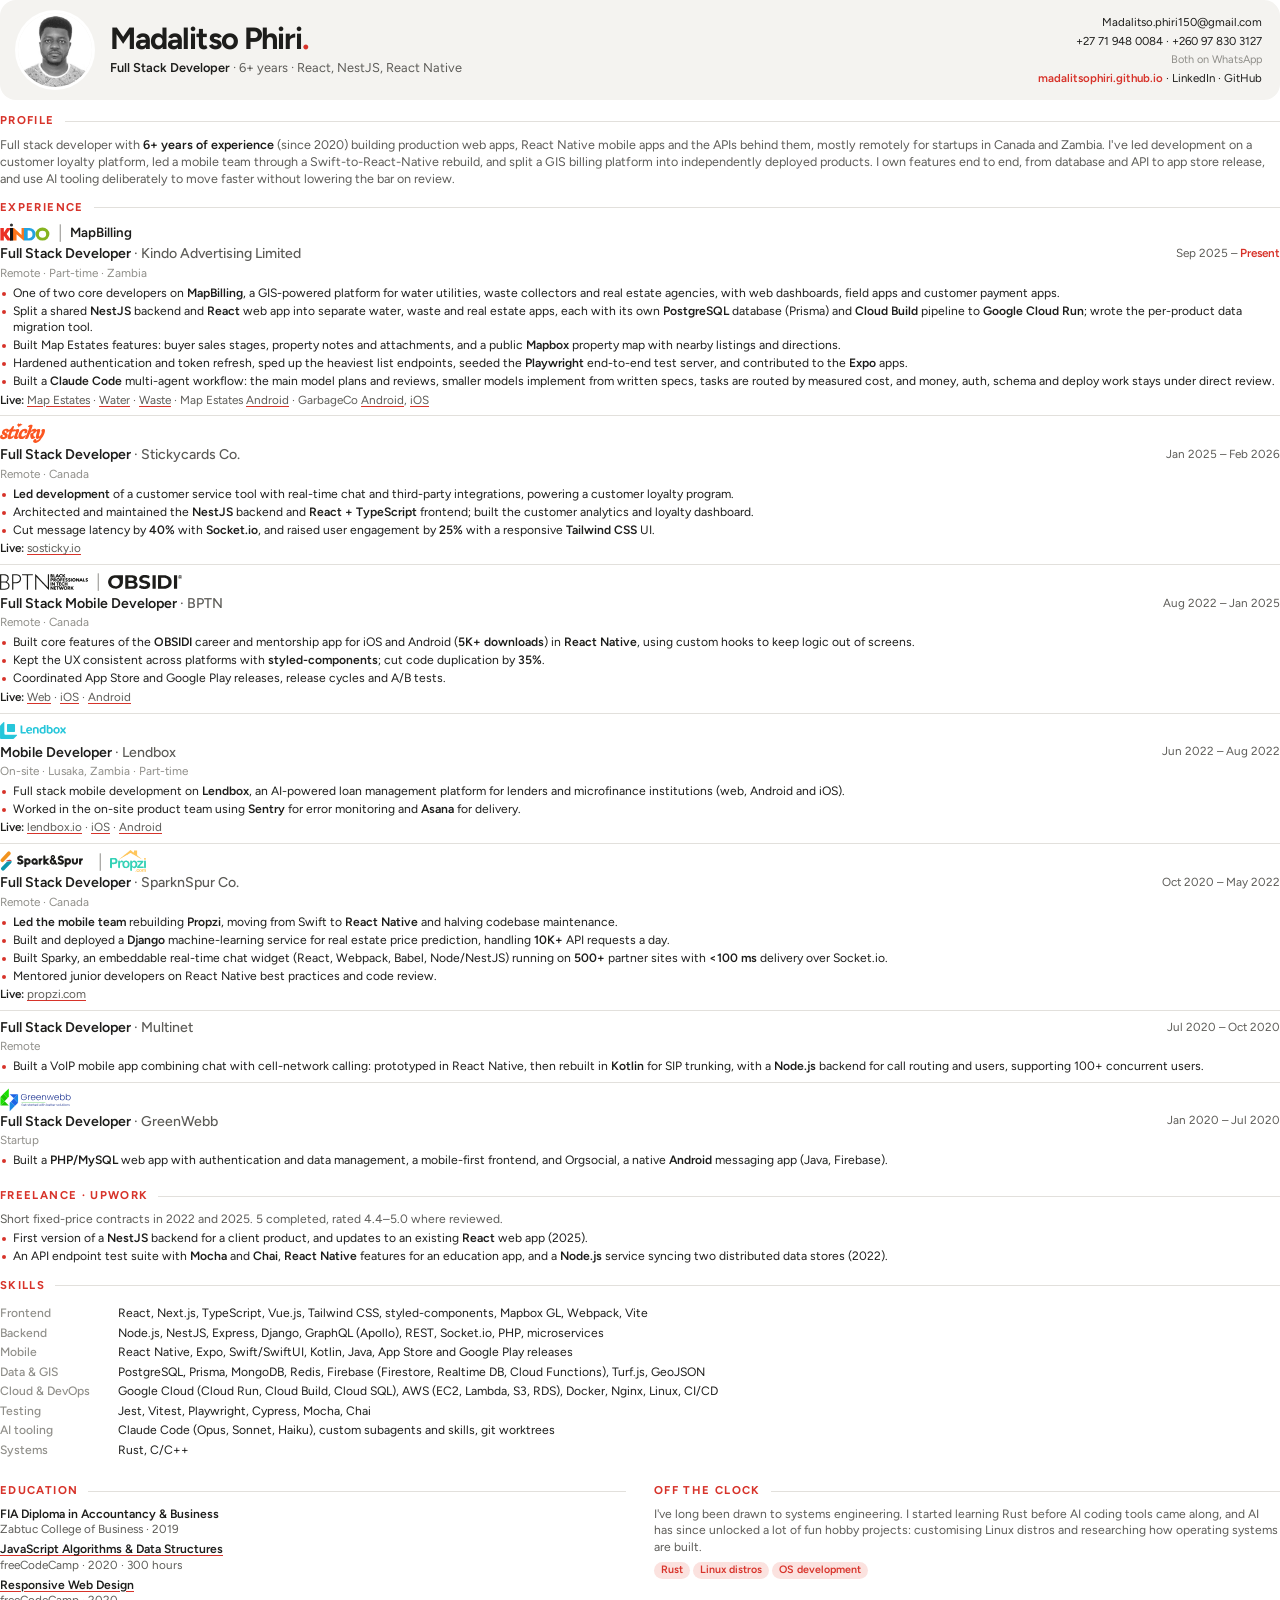
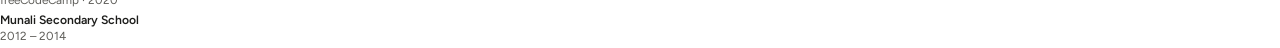
==== resume-src/resume.html @ cda80976 "Publish portfolio site and résumé Co-Authored-By: Claude Opus 5.5 <noreply@anthropic.com>" ====
<!doctype html>
<html lang="en">
<head>
  <meta charset="utf-8" />
  <title>Madalitso Phiri · Résumé</title>
  <link href="https://fonts.googleapis.com/css2?family=Figtree:wght@400;500;600;700&display=swap" rel="stylesheet" />
  <style>
    @page { size: Letter; margin: 0.42in 0.5in 0.4in; }
    :root {
      --ink: #1d1d1b; --ink-2: #5d5c58; --ink-3: #8f8e89; --rule: #e2e0dc;
      --accent: #d7332a; --accent-soft: #fbe2df; --tint: #f4f3f0;
    }
    * { box-sizing: border-box; -webkit-print-color-adjust: exact; print-color-adjust: exact; }
    html, body { margin: 0; background: #fff; color: var(--ink); font: 9.1pt/1.36 'Figtree', sans-serif; }
    a { color: inherit; text-decoration: underline; text-decoration-color: var(--accent); text-underline-offset: 2px; }
    h1, h2, h3, p, ul { margin: 0; padding: 0; }
    ul { list-style: none; }
    b { font-weight: 600; }

    /* Header */
    .head { display: grid; grid-template-columns: 74px 1fr auto; gap: 18px; align-items: center;
            padding: 13px 18px; border-radius: 16px; background: var(--tint); }
    .head img { width: 74px; height: 74px; border-radius: 50%; object-fit: cover; filter: grayscale(1); box-shadow: 0 0 0 3px #fff; }
    .head h1 { font-size: 23pt; font-weight: 700; letter-spacing: -0.03em; line-height: 1; }
    .head h1 .dot { color: var(--accent); }
    .head .role { margin-top: 5px; font-size: 9.6pt; white-space: nowrap; color: var(--ink-2); }
    .head .role b { color: var(--ink); }
    .contact { font-size: 8.6pt; line-height: 1.62; text-align: right; white-space: nowrap; }
    .contact a { text-decoration: none; }
    .contact a.web { color: var(--accent); font-weight: 600; }
    .contact .wa { color: var(--ink-3); font-size: 8.2pt; }
    .contact .web a { color: var(--accent); font-weight: 600; }

    /* Sections */
    h2 { display: flex; align-items: center; gap: 10px; margin: 13px 0 7px;
         font-size: 8.5pt; font-weight: 700; letter-spacing: .12em; text-transform: uppercase; color: var(--accent); }
    h2::after { content: ''; flex: 1; border-top: 1px solid var(--rule); }
    .summary { color: var(--ink-2); font-size: 9.4pt; }
    .summary b { color: var(--ink); }

    /* Jobs */
    .job { padding: 7px 0 7px; border-top: 1px solid var(--rule); }
    .job:first-of-type { border-top: 0; padding-top: 0; }
    .job__top { display: grid; grid-template-columns: 1fr auto; gap: 2px 16px; align-items: center; }
    .logos { display: flex; align-items: center; gap: 8px; height: 20px; margin-bottom: 2px; }
    .logos img, .logos .mono { display: block; width: auto; }
    .mono { background: var(--ink); -webkit-mask: var(--logo) left center / contain no-repeat; mask: var(--logo) left center / contain no-repeat; }
    .sep { color: var(--ink-3); font-weight: 300; font-size: 13pt; line-height: 1; }
    .job h3 { font-size: 10.6pt; font-weight: 600; }
    .job h3 span { color: var(--ink-2); font-weight: 500; }
    .when { text-align: right; font-size: 8.8pt; color: var(--ink-2); white-space: nowrap; }
    .when b { color: var(--accent); }
    .meta { grid-column: 1 / -1; font-size: 8.8pt; color: var(--ink-3); }
    .job ul { margin-top: 3px; }
    .job li, .list li { position: relative; padding-left: 13px; margin-top: 1.5px; }
    .job li::before, .list li::before { content: ''; position: absolute; left: 2px; top: .58em; width: 4px; height: 4px; border-radius: 50%; background: var(--accent); }
    .links { margin-top: 3px; font-size: 8.8pt; color: var(--ink-2); }
    .links b { color: var(--ink); }

    /* Skills */
    .skills { display: grid; grid-template-columns: 104px 1fr; gap: 3px 14px; }
    .skills dt { color: var(--ink-3); font-weight: 500; }
    .skills dd { margin: 0; }
    .two { display: grid; grid-template-columns: 1fr 1fr; gap: 0 28px; }
    .block { break-inside: auto; }
    .job__top, .logos, h2 { break-after: avoid; }
    .job li, .list li, .skills dt, .skills dd, .edu li, .links { break-inside: avoid; }
    .job ul { orphans: 2; widows: 2; }
    .edu li { margin-bottom: 3px; }
    .edu small { display: block; color: var(--ink-2); font-size: 8.8pt; }
    .tag { display: inline-block; padding: 1px 7px; margin-right: 3px; border-radius: 99px; font-size: 8pt; background: var(--accent-soft); color: var(--accent); font-weight: 600; }
    .muted { color: var(--ink-2); }
  </style>
</head>
<body>

<header class="head">
  <img src="../images/profile.jpg" alt="" />
  <div>
    <h1>Madalitso Phiri<span class="dot">.</span></h1>
    <p class="role"><b>Full Stack Developer</b> · 6+ years · React, NestJS, React Native</p>
  </div>
  <div class="contact">
    <a href="mailto:Madalitso.phiri150@gmail.com">Madalitso.phiri150@gmail.com</a><br />
    <a href="tel:+27719480084">+27 71 948 0084</a> · <a href="tel:+260978303127">+260 97 830 3127</a><br />
    <span class="wa">Both on WhatsApp</span><br />
    <a class="web" href="https://madalitsophiri.github.io">madalitsophiri.github.io</a> · <a href="https://www.linkedin.com/in/madalitso-phiri-1a09b719a/">LinkedIn</a> · <a href="https://github.com/MadalitsoPhiri">GitHub</a>
  </div>
</header>

<h2>Profile</h2>
<p class="summary">
  Full stack developer with <b>6+ years of experience</b> (since 2020) building production web apps, React Native mobile apps
  and the APIs behind them, mostly remotely for startups in Canada and Zambia. I've led development on a customer loyalty
  platform, led a mobile team through a Swift-to-React-Native rebuild, and split a GIS billing platform into independently
  deployed products. I own features end to end, from database and API to app store release, and use AI tooling deliberately
  to move faster without lowering the bar on review.
</p>

<h2>Experience</h2>

<section class="job">
  <div class="logos"><img src="../images/logos/kindo.svg" alt="Kindo" style="height:18px" /><span class="sep">|</span><b style="font-size:10pt">MapBilling</b></div>
  <div class="job__top">
    <h3>Full Stack Developer <span>· Kindo Advertising Limited</span></h3>
    <p class="when">Sep 2025 – <b>Present</b></p>
    <p class="meta">Remote · Part-time · Zambia</p>
  </div>
  <ul>
    <li>One of two core developers on <b>MapBilling</b>, a GIS-powered platform for water utilities, waste collectors and real estate agencies, with web dashboards, field apps and customer payment apps.</li>
    <li>Split a shared <b>NestJS</b> backend and <b>React</b> web app into separate water, waste and real estate apps, each with its own <b>PostgreSQL</b> database (Prisma) and <b>Cloud Build</b> pipeline to <b>Google Cloud Run</b>; wrote the per-product data migration tool.</li>
    <li>Built Map Estates features: buyer sales stages, property notes and attachments, and a public <b>Mapbox</b> property map with nearby listings and directions.</li>
    <li>Hardened authentication and token refresh, sped up the heaviest list endpoints, seeded the <b>Playwright</b> end-to-end test server, and contributed to the <b>Expo</b> apps.</li>
    <li>Built a <b>Claude Code</b> multi-agent workflow: the main model plans and reviews, smaller models implement from written specs, tasks are routed by measured cost, and money, auth, schema and deploy work stays under direct review.</li>
  </ul>
  <p class="links"><b>Live:</b> <a href="https://realestate.mapbilling.com">Map Estates</a> · <a href="https://water.mapbilling.com">Water</a> · <a href="https://garbage.mapbilling.com">Waste</a> · Map Estates <a href="https://play.google.com/store/apps/details?id=com.mapbilling.realestate">Android</a> · GarbageCo <a href="https://play.google.com/store/apps/details?id=com.garbagecopay">Android</a>, <a href="https://apps.apple.com/zm/app/garbageco/id6759239159">iOS</a></p>
</section>

<section class="job">
  <div class="logos"><img src="../images/logos/sticky.svg" alt="Sticky" style="height:20px" /></div>
  <div class="job__top">
    <h3>Full Stack Developer <span>· Stickycards Co.</span></h3>
    <p class="when">Jan 2025 – Feb 2026</p>
    <p class="meta">Remote · Canada</p>
  </div>
  <ul>
    <li><b>Led development</b> of a customer service tool with real-time chat and third-party integrations, powering a customer loyalty program.</li>
    <li>Architected and maintained the <b>NestJS</b> backend and <b>React + TypeScript</b> frontend; built the customer analytics and loyalty dashboard.</li>
    <li>Cut message latency by <b>40%</b> with <b>Socket.io</b>, and raised user engagement by <b>25%</b> with a responsive <b>Tailwind CSS</b> UI.</li>
  </ul>
  <p class="links"><b>Live:</b> <a href="https://www.sosticky.io">sosticky.io</a></p>
</section>

<section class="job">
  <div class="logos"><span class="mono" style="--logo:url(../images/logos/bptn.svg);height:16px;aspect-ratio:2263/411"></span><span class="sep">|</span><span class="mono" style="--logo:url(../images/logos/obsidi.svg);height:14px;aspect-ratio:2394/454"></span></div>
  <div class="job__top">
    <h3>Full Stack Mobile Developer <span>· BPTN</span></h3>
    <p class="when">Aug 2022 – Jan 2025</p>
    <p class="meta">Remote · Canada</p>
  </div>
  <ul>
    <li>Built core features of the <b>OBSIDI</b> career and mentorship app for iOS and Android (<b>5K+ downloads</b>) in <b>React Native</b>, using custom hooks to keep logic out of screens.</li>
    <li>Kept the UX consistent across platforms with <b>styled-components</b>; cut code duplication by <b>35%</b>.</li>
    <li>Coordinated App Store and Google Play releases, release cycles and A/B tests.</li>
  </ul>
  <p class="links"><b>Live:</b> <a href="https://app.obsidi.com">Web</a> · <a href="https://apps.apple.com/us/app/obsidi/id1645597175">iOS</a> · <a href="https://play.google.com/store/apps/details?id=com.obsidi.android">Android</a></p>
</section>

<section class="job">
  <div class="logos"><img src="../images/logos/lendbox.svg" alt="Lendbox" style="height:17px" /></div>
  <div class="job__top">
    <h3>Mobile Developer <span>· Lendbox</span></h3>
    <p class="when">Jun 2022 – Aug 2022</p>
    <p class="meta">On-site · Lusaka, Zambia · Part-time</p>
  </div>
  <ul>
    <li>Full stack mobile development on <b>Lendbox</b>, an AI-powered loan management platform for lenders and microfinance institutions (web, Android and iOS).</li>
    <li>Worked in the on-site product team using <b>Sentry</b> for error monitoring and <b>Asana</b> for delivery.</li>
  </ul>
  <p class="links"><b>Live:</b> <a href="https://lendbox.io/en">lendbox.io</a> · <a href="https://apps.apple.com/zm/app/lendbox-ai-loan-management/id1610722829">iOS</a> · <a href="https://play.google.com/store/apps/details?id=com.lendbox.lendbox2">Android</a></p>
</section>

<section class="job">
  <div class="logos"><img src="../images/logos/sparknspur-icon.svg" alt="" style="height:20px" /><span class="mono" style="--logo:url(../images/logos/sparknspur.svg);height:12px;aspect-ratio:1877/340;margin-left:-3px"></span><span class="sep" style="margin-left:6px">|</span><img src="../images/logos/propzi.svg" alt="Propzi" style="height:22px" /></div>
  <div class="job__top">
    <h3>Full Stack Developer <span>· SparknSpur Co.</span></h3>
    <p class="when">Oct 2020 – May 2022</p>
    <p class="meta">Remote · Canada</p>
  </div>
  <ul>
    <li><b>Led the mobile team</b> rebuilding <b>Propzi</b>, moving from Swift to <b>React Native</b> and halving codebase maintenance.</li>
    <li>Built and deployed a <b>Django</b> machine-learning service for real estate price prediction, handling <b>10K+</b> API requests a day.</li>
    <li>Built Sparky, an embeddable real-time chat widget (React, Webpack, Babel, Node/NestJS) running on <b>500+</b> partner sites with <b>&lt;100 ms</b> delivery over Socket.io.</li>
    <li>Mentored junior developers on React Native best practices and code review.</li>
  </ul>
  <p class="links"><b>Live:</b> <a href="https://www.propzi.com/">propzi.com</a></p>
</section>

<section class="job">
  <div class="job__top">
    <h3>Full Stack Developer <span>· Multinet</span></h3>
    <p class="when">Jul 2020 – Oct 2020</p>
    <p class="meta">Remote</p>
  </div>
  <ul>
    <li>Built a VoIP mobile app combining chat with cell-network calling: prototyped in React Native, then rebuilt in <b>Kotlin</b> for SIP trunking, with a <b>Node.js</b> backend for call routing and users, supporting 100+ concurrent users.</li>
  </ul>
</section>

<section class="job">
  <div class="logos"><img src="../images/logos/greenwebb.svg" alt="Greenwebb" style="height:24px" /></div>
  <div class="job__top">
    <h3>Full Stack Developer <span>· GreenWebb</span></h3>
    <p class="when">Jan 2020 – Jul 2020</p>
    <p class="meta">Startup</p>
  </div>
  <ul>
    <li>Built a <b>PHP/MySQL</b> web app with authentication and data management, a mobile-first frontend, and Orgsocial, a native <b>Android</b> messaging app (Java, Firebase).</li>
  </ul>
</section>

<div class="block">
  <h2>Freelance · Upwork</h2>
  <p class="muted" style="margin-bottom:3px">Short fixed-price contracts in 2022 and 2025. 5 completed, rated 4.4–5.0 where reviewed.</p>
  <ul class="list">
    <li>First version of a <b>NestJS</b> backend for a client product, and updates to an existing <b>React</b> web app (2025).</li>
    <li>An API endpoint test suite with <b>Mocha</b> and <b>Chai</b>, <b>React Native</b> features for an education app, and a <b>Node.js</b> service syncing two distributed data stores (2022).</li>
  </ul>
</div>

<div class="block">
  <h2>Skills</h2>
  <dl class="skills">
    <dt>Frontend</dt><dd>React, Next.js, TypeScript, Vue.js, Tailwind CSS, styled-components, Mapbox GL, Webpack, Vite</dd>
    <dt>Backend</dt><dd>Node.js, NestJS, Express, Django, GraphQL (Apollo), REST, Socket.io, PHP, microservices</dd>
    <dt>Mobile</dt><dd>React Native, Expo, Swift/SwiftUI, Kotlin, Java, App Store and Google Play releases</dd>
    <dt>Data &amp; GIS</dt><dd>PostgreSQL, Prisma, MongoDB, Redis, Firebase (Firestore, Realtime DB, Cloud Functions), Turf.js, GeoJSON</dd>
    <dt>Cloud &amp; DevOps</dt><dd>Google Cloud (Cloud Run, Cloud Build, Cloud SQL), AWS (EC2, Lambda, S3, RDS), Docker, Nginx, Linux, CI/CD</dd>
    <dt>Testing</dt><dd>Jest, Vitest, Playwright, Cypress, Mocha, Chai</dd>
    <dt>AI tooling</dt><dd>Claude Code (Opus, Sonnet, Haiku), custom subagents and skills, git worktrees</dd>
    <dt>Systems</dt><dd>Rust, C/C++</dd>
  </dl>
</div>

<div class="two">
  <div class="block">
    <h2>Education</h2>
    <ul class="edu">
      <li><b>FIA Diploma in Accountancy &amp; Business</b><small>Zabtuc College of Business · 2019</small></li>
      <li><b><a href="https://freecodecamp.org/certification/fccc343da18-dcc1-48c2-b315-11564ea8f4c0/javascript-algorithms-and-data-structures">JavaScript Algorithms &amp; Data Structures</a></b><small>freeCodeCamp · 2020 · 300 hours</small></li>
      <li><b><a href="https://freecodecamp.org/certification/fccc343da18-dcc1-48c2-b315-11564ea8f4c0/responsive-web-design">Responsive Web Design</a></b><small>freeCodeCamp · 2020</small></li>
      <li><b>Munali Secondary School</b><small>2012 – 2014</small></li>
    </ul>
  </div>
  <div class="block">
    <h2>Off the clock</h2>
    <p class="muted">I've long been drawn to systems engineering. I started learning Rust before AI coding tools came along, and AI has since unlocked a lot of fun hobby projects: customising Linux distros and researching how operating systems are built.</p>
    <p style="margin-top:6px"><span class="tag">Rust</span><span class="tag">Linux distros</span><span class="tag">OS development</span></p>
  </div>
</div>

</body>
</html>
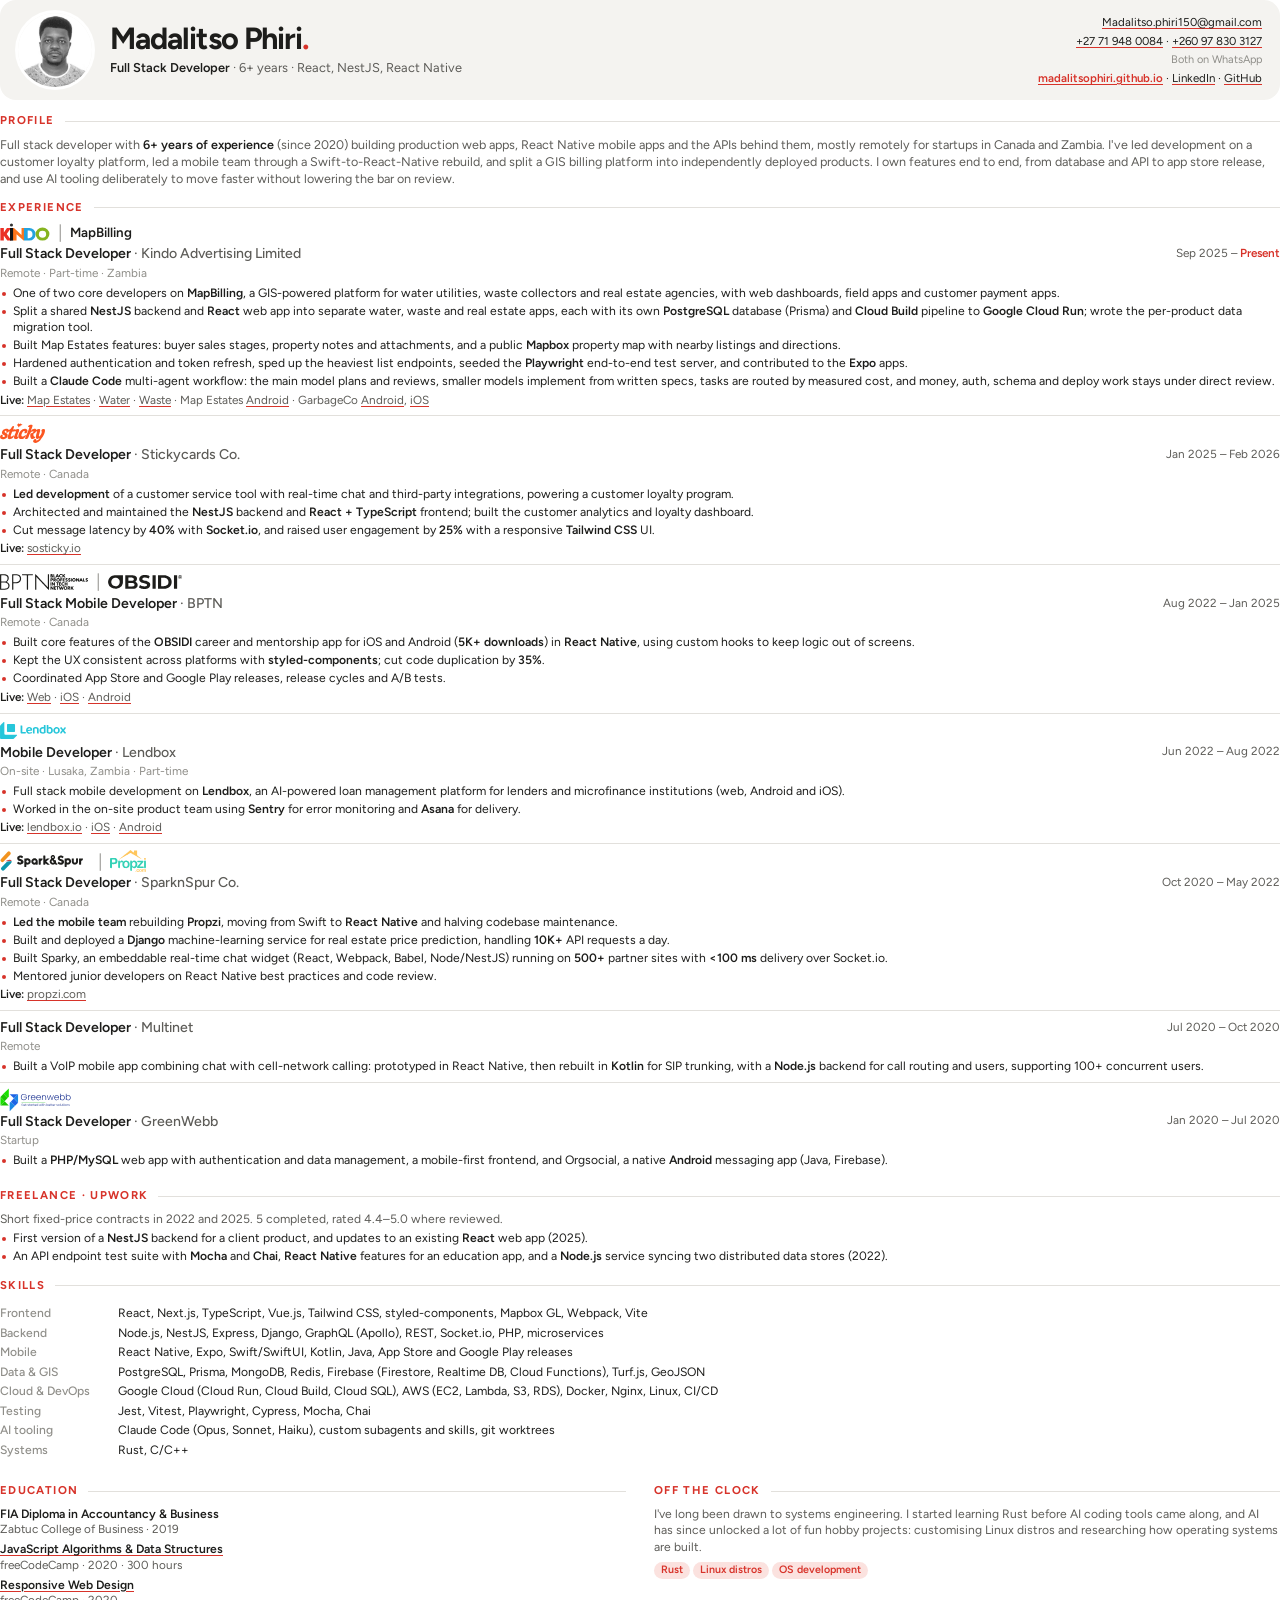
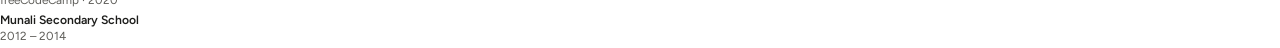
==== commit 453499a1: "Underline contact links in the résumé header Co-Authored-By: Claude Opus 5.5 <noreply@anthropic.com>" ====
--- a/resume-src/resume.html
+++ b/resume-src/resume.html
@@ -26,7 +26,7 @@
     .head .role { margin-top: 5px; font-size: 9.6pt; white-space: nowrap; color: var(--ink-2); }
     .head .role b { color: var(--ink); }
     .contact { font-size: 8.6pt; line-height: 1.62; text-align: right; white-space: nowrap; }
-    .contact a { text-decoration: none; }
+    .contact a { text-decoration: underline; text-decoration-color: var(--accent); text-underline-offset: 2px; }
     .contact a.web { color: var(--accent); font-weight: 600; }
     .contact .wa { color: var(--ink-3); font-size: 8.2pt; }
     .contact .web a { color: var(--accent); font-weight: 600; }
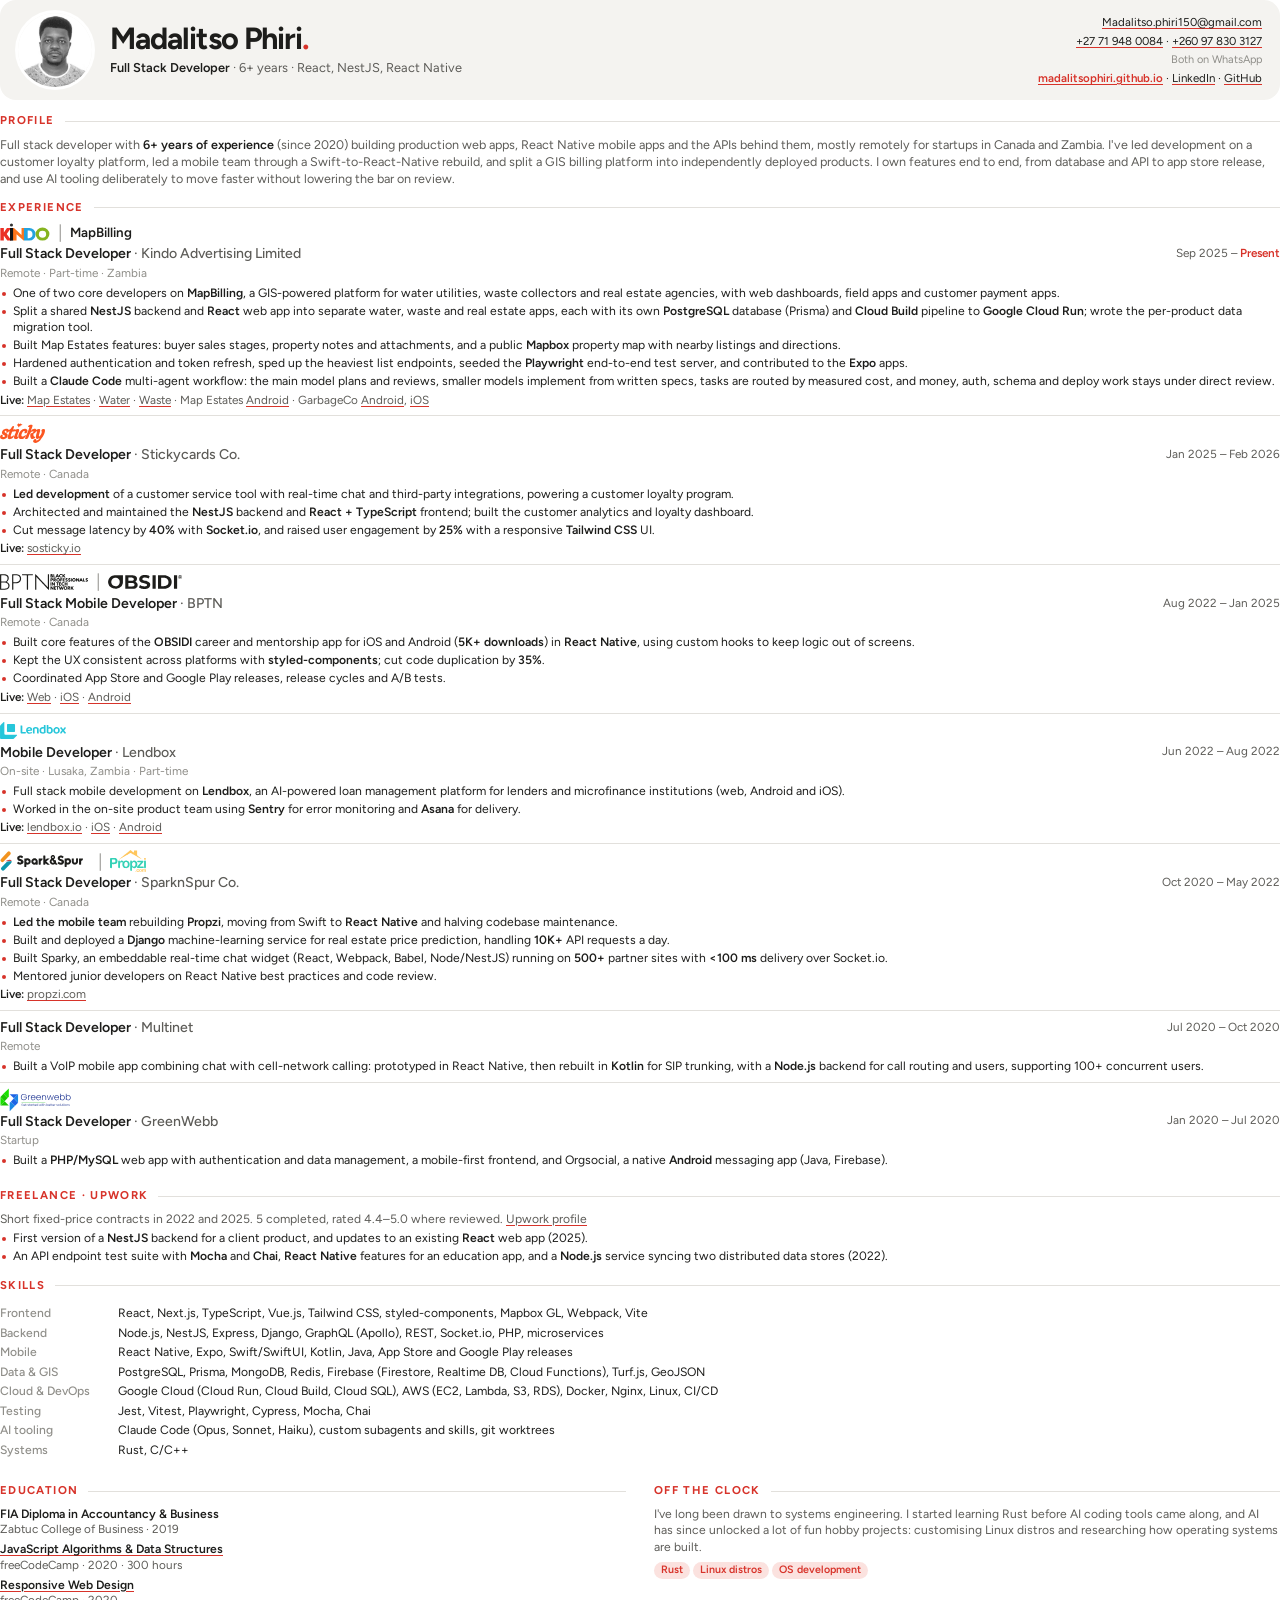
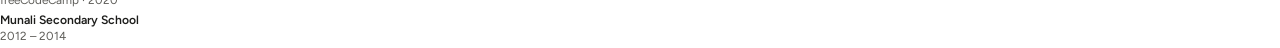
==== commit 2e489a36: "Link Upwork profile on the site and in the résumé Co-Authored-By: Claude Opus 5.5 <noreply@anthropic" ====
--- a/resume-src/resume.html
+++ b/resume-src/resume.html
@@ -201,7 +201,7 @@
 
 <div class="block">
   <h2>Freelance · Upwork</h2>
-  <p class="muted" style="margin-bottom:3px">Short fixed-price contracts in 2022 and 2025. 5 completed, rated 4.4–5.0 where reviewed.</p>
+  <p class="muted" style="margin-bottom:3px">Short fixed-price contracts in 2022 and 2025. 5 completed, rated 4.4–5.0 where reviewed. <a href="https://www.upwork.com/freelancers/~014a5ea5e7810e201f">Upwork profile</a></p>
   <ul class="list">
     <li>First version of a <b>NestJS</b> backend for a client product, and updates to an existing <b>React</b> web app (2025).</li>
     <li>An API endpoint test suite with <b>Mocha</b> and <b>Chai</b>, <b>React Native</b> features for an education app, and a <b>Node.js</b> service syncing two distributed data stores (2022).</li>
